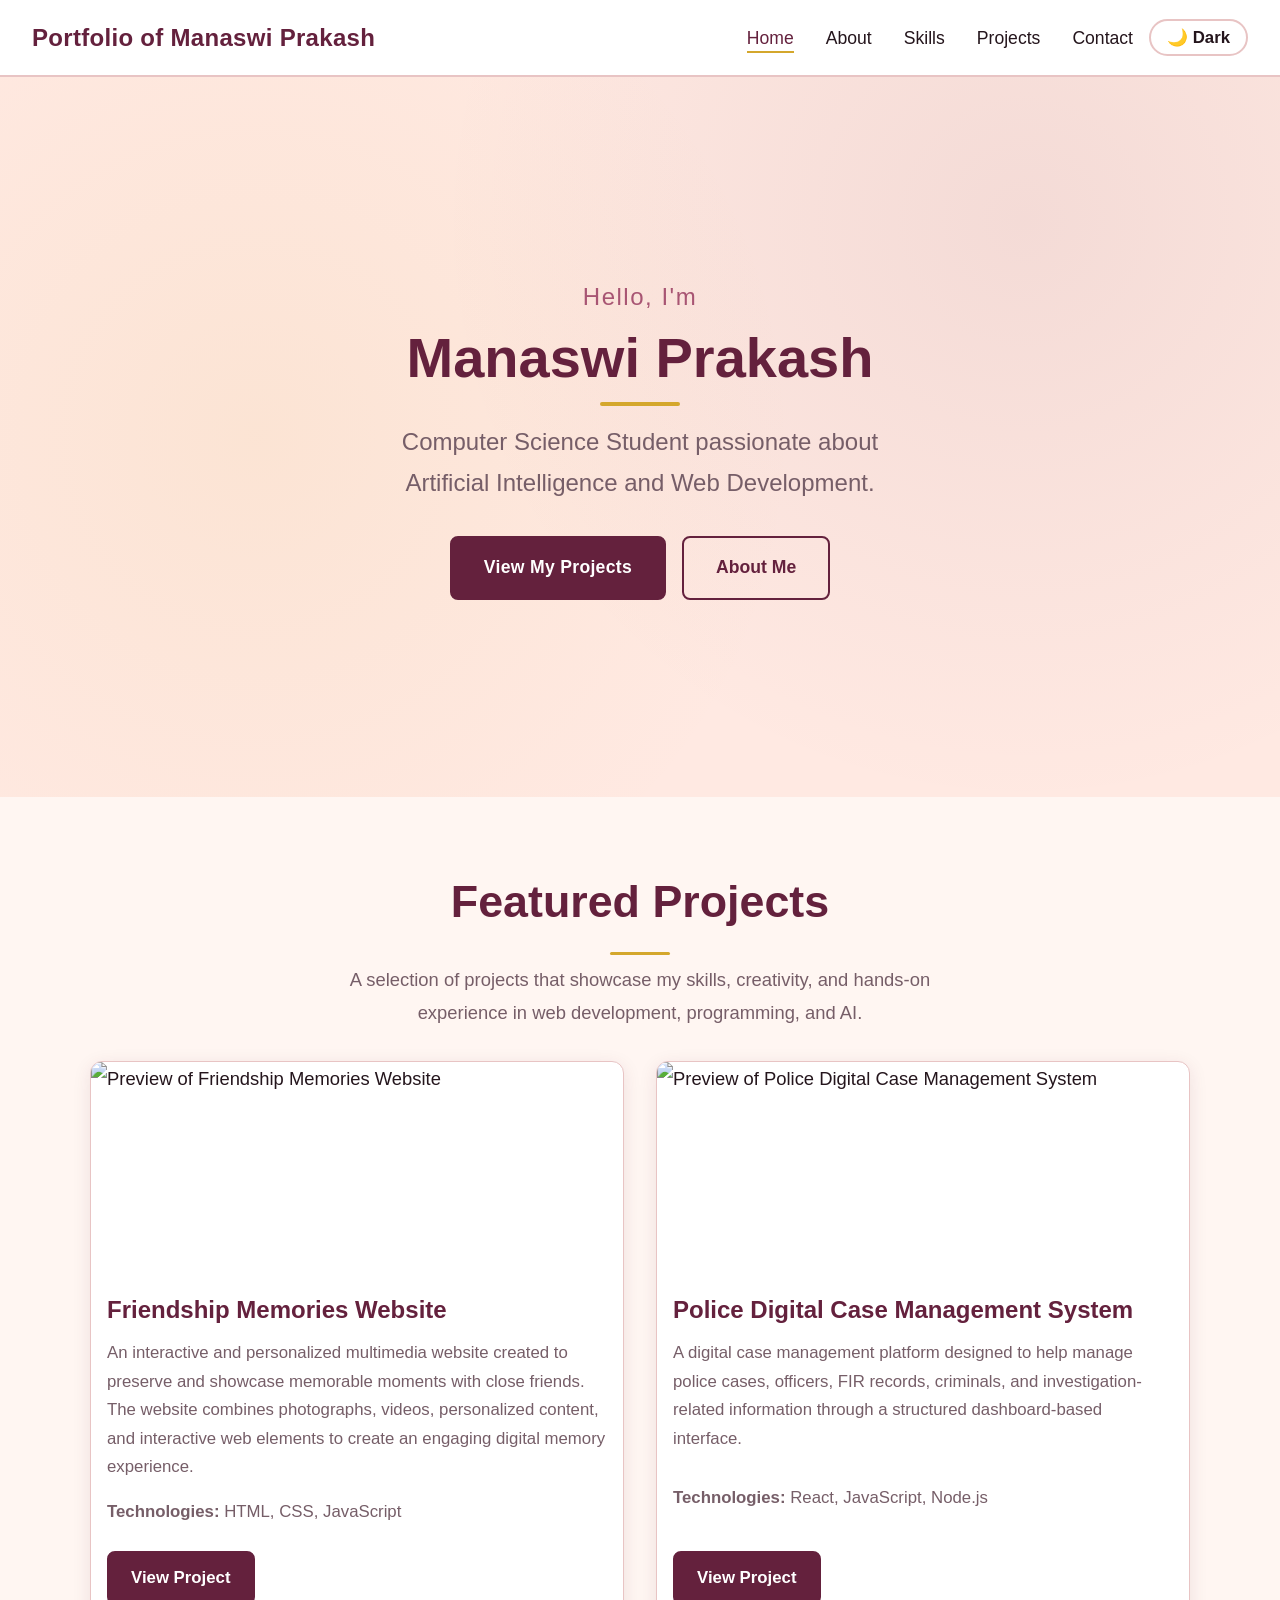
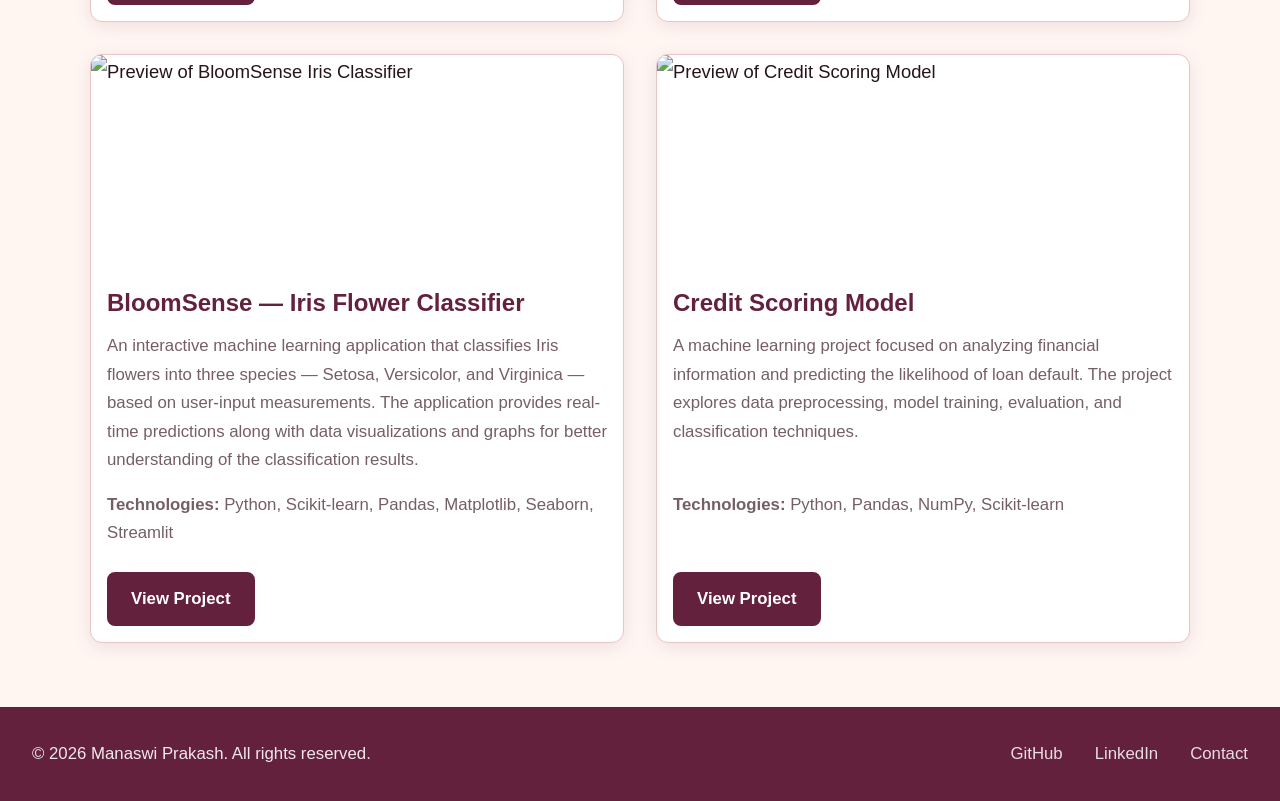
==== index.html @ 5386ae20 "Add files via upload" ====
<!DOCTYPE html>
<html lang="en">
<head>
    <meta charset="UTF-8">
    <meta name="viewport" content="width=device-width, initial-scale=1.0">
    <title>My Portfolio</title>
    <meta name="description" content="Manaswi Prakash — Computer Science student skilled in AI, ML and Web Development.">
    <meta name="keywords" content="Manaswi Prakash, portfolio, AI, Machine Learning, Web Development">
    <meta name="author" content="Manaswi Prakash">

    <link rel="stylesheet" href="style.css">
</head>
<body>

<header>
    <h1>Portfolio of Manaswi Prakash</h1>

    <div class="nav-actions">

        <nav aria-label="Main navigation">

            <button
                class="nav-toggle"
                aria-label="Toggle navigation"
                onclick="document.querySelector('nav ul').classList.toggle('open')">
                ☰
            </button>

            <ul>
                <li><a href="index.html" class="active">Home</a></li>
                <li><a href="about.html">About</a></li>
                <li><a href="skills.html">Skills</a></li>
                <li><a href="projects.html">Projects</a></li>
                <li><a href="contact.html">Contact</a></li>
            </ul>

        </nav>

        <button
            class="theme-toggle"
            onclick="toggleTheme()"
            aria-label="Toggle dark mode">
            🌙 Dark
        </button>

    </div>

</header>

<main>

    <!-- Hero Section -->
    <section id="hero" aria-labelledby="hero-title">
        <div class="hero-content">
            <p class="hero-greeting">Hello, I'm</p>
            <h2 id="hero-title">Manaswi Prakash</h2>
            <p class="hero-subtitle">
                Computer Science Student passionate about 
                Artificial Intelligence and Web Development.
            </p>
            <div class="hero-buttons">
                <a href="projects.html" class="btn-primary">View My Projects</a>
                <a href="about.html" class="btn-secondary">About Me</a>
            </div>
        </div>
    </section>

    <!-- Featured Projects -->
    <section id="featured-projects" aria-labelledby="featured-projects-title">
        <header>
            <h2 id="featured-projects-title">Featured Projects</h2>
            <p>
                A selection of projects that showcase my skills, creativity,
                and hands-on experience in web development, programming, and AI.
            </p>
        </header>

        <div class="projects-container">

            <!-- Friendship Website -->
            <article class="project-card">
                <img 
                    src="images/friendship.jpeg" 
                    alt="Preview of Friendship Memories Website">
                <header>
                    <h3>Friendship Memories Website</h3>
                </header>
                <p>
                    An interactive and personalized multimedia website created
                    to preserve and showcase memorable moments with close friends.
                    The website combines photographs, videos, personalized
                    content, and interactive web elements to create an engaging
                    digital memory experience.
                </p>
                <p>
                    <strong>Technologies:</strong>
                    HTML, CSS, JavaScript
                </p>
                <a href="https://friendship-website-umber.vercel.app/" target="_blank" aria-label="View Friendship Memories Website project">
                    View Project
                </a>
            </article>

            <!-- Police Case Management System -->
            <article class="project-card">
                <img 
                    src="images/police-case.jpeg" 
                    alt="Preview of Police Digital Case Management System">
                <header>
                    <h3>Police Digital Case Management System</h3>
                </header>
                <p>
                    A digital case management platform designed to help manage
                    police cases, officers, FIR records, criminals, and
                    investigation-related information through a structured
                    dashboard-based interface.
                </p>
                <p>
                    <strong>Technologies:</strong>
                    React, JavaScript, Node.js
                </p>
                <a href="https://github.com/manaswiprakash36-ai/Police-Case-System" target="_blank" aria-label="View Police Digital Case Management System project">
                    View Project
                </a>
            </article>

            <!-- BloomSense -->
            <article class="project-card">
                <img 
                    src="images/bloomsense.jpeg" 
                    alt="Preview of BloomSense Iris Classifier">
                <header>
                    <h3>BloomSense — Iris Flower Classifier</h3>
                </header>
                <p>
                    An interactive machine learning application that classifies 
                    Iris flowers into three species — Setosa, Versicolor, and 
                    Virginica — based on user-input measurements. The application 
                    provides real-time predictions along with data visualizations 
                    and graphs for better understanding of the classification results.
                </p>
                <p>
                    <strong>Technologies:</strong>
                    Python, Scikit-learn, Pandas, Matplotlib, Seaborn, Streamlit
                </p>
                <a href="https://github.com/manaswiprakash36-ai/BloomSense" target="_blank" aria-label="View BloomSense Iris Classifier project">
                    View Project
                </a>
            </article>

            <!-- Credit Scoring -->
            <article class="project-card">
                <img 
                    src="images/creditscoring.jpeg" 
                    alt="Preview of Credit Scoring Model">
                <header>
                    <h3>Credit Scoring Model</h3>
                </header>
                <p>
                    A machine learning project focused on analyzing financial
                    information and predicting the likelihood of loan default.
                    The project explores data preprocessing, model training,
                    evaluation, and classification techniques.
                </p>
                <p>
                    <strong>Technologies:</strong>
                    Python, Pandas, NumPy, Scikit-learn
                </p>
                <a href="https://github.com/manaswiprakash36-ai/credit-scoring-app" target="_blank" aria-label="View Credit Scoring Model project">
                    View Project
                </a>
            </article>

        </div>
    </section>

</main>

<footer>
    <p>© 2026 Manaswi Prakash. All rights reserved.</p>
    <div class="footer-links">
        <a href="https://github.com/" target="_blank" aria-label="GitHub Profile">GitHub</a>
        <a href="https://linkedin.com/" target="_blank" aria-label="LinkedIn Profile">LinkedIn</a>
        <a href="contact.html" aria-label="Contact Me">Contact</a>
    </div>
</footer>

<script src="script.js"></script>

</body>
</html>
---- style.css ----
/* ============================================
   MANASWI PRAKASH — PORTFOLIO
   Light + Dark Theme
   Mobile First Responsive
   CSS Grid + Flexbox
   ============================================ */


/* ============================================
   1. CSS VARIABLES — Light Theme (Default)
   ============================================ */

:root {
  --bg-color       : #FFF6F2;
  --bg-secondary   : #FFE9E2;
  --card-bg        : #FFFFFF;
  --primary        : #64213D;
  --secondary      : #A85573;
  --accent-coral   : #E97867;
  --accent-gold    : #D4A72C;
  --text-primary   : #24151C;
  --text-muted     : #765E68;
  --border-color   : #E8C4C4;
  --shadow         : 0 4px 18px rgba(100, 33, 61, 0.10);
  --shadow-hover   : 0 8px 28px rgba(100, 33, 61, 0.18);
  --radius         : 12px;
  --radius-sm      : 8px;
  --radius-pill    : 30px;
  --transition     : all 0.28s ease;
  --font-main      : 'Segoe UI', Tahoma, Geneva, Verdana, sans-serif;
  --fs-xs          : 0.9rem;
  --fs-sm          : 1.05rem;
  --fs-md          : 1.15rem;
  --fs-lg          : 1.5rem;
  --fs-xl          : 2.8rem;
  --fs-xxl         : 4rem;
  --sp-xs          : 4px;
  --sp-sm          : 8px;
  --sp-md          : 16px;
  --sp-lg          : 32px;
  --sp-xl          : 64px;
}


/* ============================================
   2. DARK THEME VARIABLES
   ============================================ */

.dark-mode {
  --bg-color       : #160D14;
  --bg-secondary   : #21111B;
  --card-bg        : #2C1724;
  --primary        : #D75B82;
  --secondary      : #B979D1;
  --accent-coral   : #FF8A78;
  --accent-gold    : #E8C45A;
  --text-primary   : #FFF5F0;
  --text-muted     : #CDB4BF;
  --border-color   : #4A2535;
  --shadow         : 0 4px 18px rgba(0, 0, 0, 0.40);
  --shadow-hover   : 0 8px 28px rgba(0, 0, 0, 0.55);
}


/* ============================================
   3. RESET + BASE
   ============================================ */

* {
  margin     : 0;
  padding    : 0;
  box-sizing : border-box;
}

html {
  scroll-behavior: smooth;
}

body {
  display          : flex;
  flex-direction   : column;
  min-height       : 100vh;
  font-family      : var(--font-main);
  background-color : var(--bg-color);
  color            : var(--text-primary);
  font-size        : var(--fs-md);
  line-height      : 1.8;
  transition       : background-color 0.3s ease, color 0.3s ease;
}

main {
  flex: 1;
}

img {
  max-width : 100%;
  display   : block;
}

a {
  text-decoration : none;
  color           : inherit;
}

ul {
  list-style: none;
}


/* ============================================
/* ============================================
   4. HEADER + NAVBAR
   ============================================ */

header {
  background-color : var(--card-bg);
  padding          : 1rem 2rem;
  display          : flex;
  justify-content  : space-between;
  align-items      : center;
  border-bottom    : 2px solid var(--border-color);
  position         : sticky;
  top              : 0;
  z-index          : 100;
  transition       : background-color 0.3s ease, border-color 0.3s ease;
}

header h1 {
  font-size      : var(--fs-lg);
  color          : var(--primary);
  font-weight    : 700;
  letter-spacing : 0.3px;
}

.nav-actions {
  display     : flex;
  align-items : center;
  gap         : var(--sp-md);
}

nav {
  display     : flex;
  align-items : center;
}

nav ul {
  display   : flex;    /* Desktop default — visible */
  gap       : var(--sp-lg);
  padding   : 0;
  margin    : 0;
  list-style: none;
}

nav a {
  color          : var(--text-primary);
  font-weight    : 500;
  font-size      : 1.1rem;
  padding-bottom : 3px;
  position       : relative;
  transition     : color 0.3s ease;
  white-space    : nowrap;
}

nav a::after {
  content          : '';
  position         : absolute;
  bottom           : -2px;
  left             : 0;
  width            : 0;
  height           : 2px;
  background-color : var(--accent-gold);
  transition       : width 0.3s ease;
}

nav a:hover::after,
nav a.active::after {
  width: 100%;
}

nav a:hover,
nav a.active {
  color: var(--primary);
}

/* Hamburger — hidden by default (desktop) */
.nav-toggle {
  display    : none;
  background : none;
  border     : none;
  cursor     : pointer;
  font-size  : 1.5rem;
  color      : var(--text-primary);
  transition : var(--transition);
  line-height: 1;
}

.theme-toggle {
  background    : none;
  border        : 2px solid var(--border-color);
  border-radius : var(--radius-pill);
  padding       : 6px 16px;
  cursor        : pointer;
  color         : var(--text-primary);
  font-size     : var(--fs-sm);
  font-weight   : 600;
  transition    : var(--transition);
  white-space   : nowrap;
}

.theme-toggle:hover {
  background-color : var(--primary);
  color            : #ffffff;
  border-color     : var(--primary);
}

/* Mobile nav open state */
nav ul.open {
  display          : flex;
  flex-direction   : column;
  position         : fixed;
  top              : 65px;
  left             : 0;
  right            : 0;
  background-color : var(--card-bg);
  padding          : var(--sp-md) var(--sp-lg);
  border-bottom    : 2px solid var(--border-color);
  gap              : var(--sp-md);
  z-index          : 99;
  box-shadow       : var(--shadow);
}

/* ===== MOBILE — max 767px ===== */
@media (max-width: 767px) {
  .nav-toggle {
    display: block;   /* Mobile pe hamburger dikhega */
  }
  nav ul {
    display: none;    /* Mobile pe links hidden (by default) */
  }
}

/* ============================================
   5. HERO SECTION
   ============================================ */

#hero {
  background-color : var(--bg-secondary);
  padding          : 90px 40px;
  text-align       : center;
  display          : flex;
  align-items      : center;
  justify-content  : center;
  min-height       : 80vh;
  transition       : background-color 0.3s ease;
  background-image :
    radial-gradient(circle at 20% 50%, rgba(212, 167, 44, 0.08) 0%, transparent 50%),
    radial-gradient(circle at 80% 20%, rgba(100, 33, 61, 0.07) 0%, transparent 50%);
}

.hero-content {
  max-width : 680px;
  width     : 100%;
}

.hero-greeting {
  font-size      : var(--fs-lg);
  color          : var(--secondary);
  margin-bottom  : var(--sp-sm);
  letter-spacing : 1.5px;
  font-weight    : 500;
}

#hero h2 {
  font-size     : var(--fs-xxl);
  color         : var(--primary);
  margin-bottom : var(--sp-md);
  line-height   : 1.15;
  font-weight   : 800;
}

#hero h2::after {
  content          : '';
  display          : block;
  width            : 80px;
  height           : 4px;
  background-color : var(--accent-gold);
  margin           : 12px auto 0 auto;
  border-radius    : 2px;
}

.hero-subtitle {
  font-size   : var(--fs-lg);
  color       : var(--text-muted);
  max-width   : 520px;
  margin      : var(--sp-md) auto var(--sp-lg) auto;
  line-height : 1.7;
}

.hero-buttons {
  display         : flex;
  gap             : var(--sp-md);
  justify-content : center;
  flex-wrap       : wrap;
}

.btn-primary {
  padding          : 14px 32px;
  background-color : var(--primary);
  color            : #ffffff;
  border-radius    : var(--radius-sm);
  font-weight      : 700;
  font-size        : 1.1rem;
  border           : 2px solid var(--primary);
  transition       : var(--transition);
  display          : inline-block;
  letter-spacing   : 0.3px;
}

.btn-primary:hover {
  background-color : var(--secondary);
  border-color     : var(--secondary);
  transform        : translateY(-3px);
  box-shadow       : var(--shadow-hover);
}

.btn-secondary {
  padding       : 14px 32px;
  background    : transparent;
  color         : var(--primary);
  border-radius : var(--radius-sm);
  font-weight   : 700;
  font-size     : 1.1rem;
  border        : 2px solid var(--primary);
  transition    : var(--transition);
  display       : inline-block;
}

.btn-secondary:hover {
  background-color : var(--primary);
  color            : #ffffff;
  transform        : translateY(-3px);
  box-shadow       : var(--shadow-hover);
}


/* ============================================
   6. FEATURED PROJECTS
   ============================================ */

#featured-projects {
  padding    : var(--sp-xl) var(--sp-lg);
  transition : background-color 0.3s ease;
}

#featured-projects > header {
  text-align    : center;
  margin-bottom : var(--sp-lg);
  display       : block;
  background    : none;
  border        : none;
  position      : static;
  padding       : 0;
  box-shadow    : none;
}

#featured-projects > header h2 {
  font-size     : var(--fs-xl);
  color         : var(--primary);
  margin-bottom : var(--sp-sm);
  font-weight   : 700;
}

#featured-projects > header h2::after {
  content          : '';
  display          : block;
  width            : 60px;
  height           : 3px;
  background-color : var(--accent-gold);
  margin           : 10px auto 0 auto;
  border-radius    : 2px;
}

#featured-projects > header p {
  color     : var(--text-muted);
  font-size : var(--fs-md);
  max-width : 600px;
  margin    : var(--sp-sm) auto 0 auto;
}

.projects-container {
  display               : grid;
  grid-template-columns : 1fr;
  gap                   : var(--sp-lg);
  max-width             : 1100px;
  margin                : 0 auto;
}

.project-card {
  background-color : var(--card-bg);
  border           : 1px solid var(--border-color);
  border-radius    : var(--radius);
  overflow         : hidden;
  box-shadow       : var(--shadow);
  transition       : var(--transition);
  display          : flex;
  flex-direction   : column;
}

.project-card:hover {
  transform    : translateY(-6px);
  box-shadow   : var(--shadow-hover);
  border-color : var(--accent-gold);
}

.project-card img {
  width      : 100%;
  height     : 210px;
  object-fit : cover;
  transition : transform 0.4s ease;
}

.project-card:hover img {
  transform: scale(1.04);
}

.project-card header {
  background : none;
  border     : none;
  position   : static;
  padding    : var(--sp-md) var(--sp-md) 0 var(--sp-md);
  display    : block;
  box-shadow : none;
}

.project-card header h3 {
  font-size   : var(--fs-lg);
  color       : var(--primary);
  font-weight : 700;
}

.project-card p {
  padding     : var(--sp-sm) var(--sp-md);
  color       : var(--text-muted);
  font-size   : var(--fs-sm);
  line-height : 1.7;
  flex-grow   : 1;
}

.project-card > a {
  display          : inline-block;
  margin           : var(--sp-md);
  padding          : 10px 22px;
  background-color : var(--primary);
  color            : #ffffff;
  border-radius    : var(--radius-sm);
  font-weight      : 600;
  font-size        : var(--fs-sm);
  border           : 2px solid var(--primary);
  transition       : var(--transition);
  align-self       : flex-start;
}

.project-card > a:hover {
  background-color : var(--accent-gold);
  border-color     : var(--accent-gold);
  color            : #24151C;
}


/* ============================================
   7. FOOTER
   ============================================ */

footer {
  background-color : var(--primary);
  color            : #ffffff;
  padding          : var(--sp-lg) 2rem;
  margin-top       : auto;
  width            : 100%;
  display          : flex;
  justify-content  : space-between;
  align-items      : center;
  flex-wrap        : wrap;
  gap              : var(--sp-md);
  transition       : background-color 0.3s ease;
}

footer p {
  font-size : var(--fs-sm);
  opacity   : 0.9;
}

.footer-links {
  display : flex;
  gap     : var(--sp-lg);
}

.footer-links a {
  color       : rgba(255, 255, 255, 0.85);
  font-size   : var(--fs-sm);
  font-weight : 500;
  transition  : var(--transition);
}

.footer-links a:hover {
  color           : var(--accent-gold);
  text-decoration : underline;
}


/* ============================================
   8. ABOUT PAGE
   ============================================ */

#about-hero {
  padding    : var(--sp-xl) var(--sp-lg);
  background : var(--bg-color);
  transition : background-color 0.3s ease;
}

.about-container {
  max-width      : 800px;
  margin         : 0 auto;
  display        : flex;
  flex-direction : column;
  align-items    : center;
  gap            : var(--sp-lg);
  text-align     : center;
}

.about-image img {
  width           : 220px;
  height          : 220px;
  object-fit      : cover;
  object-position : top;
  border-radius   : 50%;
  box-shadow      : var(--shadow-hover);
  border          : 5px solid var(--secondary);
  transition      : var(--transition);
}

.about-image img:hover {
  border-color : var(--accent-gold);
  transform    : scale(1.03);
}

.about-text {
  width      : 100%;
  text-align : center;
}

.about-text h2 {
  font-size     : var(--fs-xl);
  color         : var(--primary);
  margin-bottom : var(--sp-md);
  font-weight   : 700;
}

.about-text p {
  margin-bottom : var(--sp-md);
  line-height   : 1.8;
  color         : var(--text-muted);
  max-width     : 650px;
  margin-left   : auto;
  margin-right  : auto;
}

.about-details {
  display               : grid;
  grid-template-columns : 1fr 1fr;
  gap                   : var(--sp-md);
  margin                : var(--sp-lg) 0;
  text-align            : left;
  width                 : 100%;
}

.detail-item {
  display          : flex;
  flex-direction   : column;
  gap              : 4px;
  background-color : var(--bg-secondary);
  padding          : var(--sp-sm) var(--sp-md);
  border-radius    : var(--radius-sm);
  border-left      : 3px solid var(--accent-gold);
  transition       : var(--transition);
}

.detail-item:hover {
  transform    : translateX(4px);
  border-color : var(--primary);
}

.detail-label {
  font-weight    : 700;
  color          : var(--primary);
  font-size      : var(--fs-sm);
  text-transform : uppercase;
  letter-spacing : 0.5px;
}

.detail-value {
  color       : var(--text-muted);
  font-size   : var(--fs-md);
  font-weight : 500;
}


/* ============================================
   9. SKILLS PAGE
   ============================================ */

#skills-page {
  padding    : var(--sp-xl) var(--sp-lg);
  max-width  : 900px;
  margin     : 0 auto;
  transition : background-color 0.3s ease;
}

.skills-hero {
  text-align    : center;
  margin-bottom : var(--sp-xl);
}

.skills-hero h2 {
  font-size     : var(--fs-xl);
  color         : var(--primary);
  margin-bottom : var(--sp-sm);
  font-weight   : 700;
}

.skills-hero p {
  color     : var(--text-muted);
  font-size : var(--fs-lg);
}

.skills-container {
  display        : flex;
  flex-direction : column;
  gap            : var(--sp-lg);
}

.skill-category {
  background-color : var(--card-bg);
  padding          : var(--sp-lg);
  border-radius    : var(--radius);
  border-left      : 4px solid var(--accent-gold);
  box-shadow       : var(--shadow);
  transition       : var(--transition);
}

.skill-category:hover {
  transform    : translateX(5px);
  box-shadow   : var(--shadow-hover);
  border-color : var(--primary);
}

.skill-category h3 {
  color         : var(--primary);
  margin-bottom : var(--sp-md);
  font-size     : var(--fs-lg);
  font-weight   : 600;
}

.skill-tags {
  display   : flex;
  flex-wrap : wrap;
  gap       : var(--sp-sm);
}

.skill-tag {
  background-color : var(--bg-secondary);
  color            : var(--primary);
  padding          : 6px 16px;
  border-radius    : var(--radius-pill);
  font-size        : var(--fs-sm);
  font-weight      : 500;
  border           : 1px solid var(--border-color);
  transition       : var(--transition);
}

.skill-tag:hover {
  background-color : var(--primary);
  color            : #ffffff;
  border-color     : var(--primary);
}


/* ============================================
   10. PROJECTS PAGE
   ============================================ */

#projects-page {
  padding    : var(--sp-xl) var(--sp-lg);
  max-width  : 1000px;
  margin     : 0 auto;
  transition : background-color 0.3s ease;
}

.projects-hero {
  text-align    : center;
  margin-bottom : var(--sp-xl);
}

.projects-hero h2 {
  font-size     : var(--fs-xl);
  color         : var(--primary);
  margin-bottom : var(--sp-sm);
  font-weight   : 700;
}

.projects-hero p {
  color     : var(--text-muted);
  font-size : var(--fs-lg);
}

.all-projects-container {
  display        : flex;
  flex-direction : column;
  gap            : var(--sp-lg);
}

.project-card-full {
  display          : flex;
  background-color : var(--card-bg);
  border-radius    : var(--radius);
  overflow         : hidden;
  box-shadow       : var(--shadow);
  border           : 1px solid var(--border-color);
  transition       : var(--transition);
}

.project-card-full:hover {
  transform    : translateY(-4px);
  box-shadow   : var(--shadow-hover);
  border-color : var(--accent-gold);
}

.project-image {
  width     : 280px;
  min-width : 280px;
  height    : 250px;
  overflow  : hidden;
}

.project-image img {
  width           : 100%;
  height          : 100%;
  object-fit      : cover;
  object-position : top;
  transition      : transform 0.4s ease;
}

.project-card-full:hover .project-image img {
  transform: scale(1.05);
}

.project-info {
  padding        : var(--sp-lg);
  display        : flex;
  flex-direction : column;
  gap            : var(--sp-sm);
  flex           : 1;
}

.project-info h3 {
  font-size   : var(--fs-lg);
  color       : var(--primary);
  font-weight : 700;
}

.project-info p {
  line-height : 1.7;
  color       : var(--text-muted);
}

.project-status {
  color      : var(--secondary);
  font-size  : var(--fs-sm);
  font-style : italic;
}

.project-tech {
  display   : flex;
  flex-wrap : wrap;
  gap       : var(--sp-sm);
}

.project-tech span {
  background-color : var(--bg-secondary);
  color            : var(--primary);
  padding          : 4px 12px;
  border-radius    : var(--radius-pill);
  font-size        : var(--fs-sm);
  font-weight      : 500;
  border           : 1px solid var(--border-color);
}

.project-links {
  display    : flex;
  gap        : var(--sp-sm);
  margin-top : var(--sp-sm);
  flex-wrap  : wrap;
}

.project-links a {
  padding          : 10px 20px;
  background-color : var(--primary);
  color            : #ffffff;
  border-radius    : var(--radius-sm);
  font-weight      : 600;
  font-size        : var(--fs-sm);
  border           : 2px solid var(--primary);
  transition       : var(--transition);
}

.project-links a:hover {
  background-color : var(--accent-gold);
  border-color     : var(--accent-gold);
  color            : #24151C;
}


/* ============================================
   11. CONTACT PAGE
   ============================================ */

#contact-page {
  padding    : var(--sp-xl) var(--sp-lg);
  max-width  : 900px;
  margin     : 0 auto;
  transition : background-color 0.3s ease;
}

.contact-hero {
  text-align    : center;
  margin-bottom : var(--sp-xl);
}

.contact-hero h2 {
  font-size     : var(--fs-xl);
  color         : var(--primary);
  margin-bottom : var(--sp-sm);
  font-weight   : 700;
}

.contact-hero p {
  color     : var(--text-muted);
  font-size : var(--fs-lg);
}

.contact-container {
  display     : flex;
  gap         : var(--sp-lg);
  align-items : flex-start;
}

.contact-info {
  background-color : var(--card-bg);
  padding          : var(--sp-lg);
  border-radius    : var(--radius);
  border           : 1px solid var(--border-color);
  min-width        : 250px;
  display          : flex;
  flex-direction   : column;
  gap              : var(--sp-md);
  box-shadow       : var(--shadow);
}

.contact-info h3 {
  color       : var(--primary);
  font-size   : var(--fs-lg);
  font-weight : 700;
}

.info-item {
  display        : flex;
  flex-direction : column;
  gap            : 4px;
}

.info-label {
  font-weight    : 700;
  color          : var(--accent-gold);
  font-size      : var(--fs-sm);
  text-transform : uppercase;
  letter-spacing : 0.8px;
}

.info-item a {
  color      : var(--text-muted);
  transition : var(--transition);
}

.info-item a:hover {
  color: var(--primary);
}

.contact-form {
  flex           : 1;
  display        : flex;
  flex-direction : column;
  gap            : var(--sp-md);
}

.form-group {
  display        : flex;
  flex-direction : column;
  gap            : 6px;
}

.form-group label {
  font-weight : 600;
  color       : var(--text-primary);
  font-size   : var(--fs-sm);
}

.form-group input,
.form-group textarea {
  padding          : 12px 16px;
  border           : 1px solid var(--border-color);
  border-radius    : var(--radius-sm);
  background-color : var(--card-bg);
  color            : var(--text-primary);
  font-size        : var(--fs-md);
  font-family      : var(--font-main);
  outline          : none;
  transition       : var(--transition);
}

.form-group input:focus,
.form-group textarea:focus {
  border-color : var(--primary);
  box-shadow   : 0 0 0 3px rgba(100, 33, 61, 0.12);
}

.form-group textarea {
  resize     : vertical;
  min-height : 130px;
}

.contact-form .btn-primary {
  align-self : flex-start;
  border     : none;
  cursor     : pointer;
}


/* ============================================
   12. MEDIA QUERIES — MOBILE FIRST
   ============================================ */

@media (min-width: 1024px) {
  .projects-container {
    grid-template-columns : repeat(2, 1fr);
  }
  #hero h2 { font-size: 3.5rem; }
}

@media (max-width: 767px) {
.nav-toggle {
    display: block;   /* ← Sirf mobile pe dikhega */
  }
  header {
    padding : 0.8rem 1rem;
  }

  header h1 { font-size: 1rem; }

  #hero {
    padding    : var(--sp-xl) var(--sp-md);
    min-height : 75vh;
  }

  #hero h2       { font-size: 2.2rem; }
  .hero-subtitle { font-size: var(--fs-md); }

  .projects-container {
    grid-template-columns: 1fr;
  }

  .about-details {
    grid-template-columns: 1fr;
  }

  .about-image img {
    width  : 180px;
    height : 180px;
  }

  .project-card-full {
    flex-direction: column;
  }

  .project-image {
    width     : 100%;
    min-width : unset;
    height    : 200px;
  }

  .contact-container {
    flex-direction: column;
  }

  .contact-info { width: 100%; }

  footer {
    flex-direction : column;
    text-align     : center;
    padding        : var(--sp-lg) var(--sp-md);
  }

  .footer-links { gap: var(--sp-md); }
}
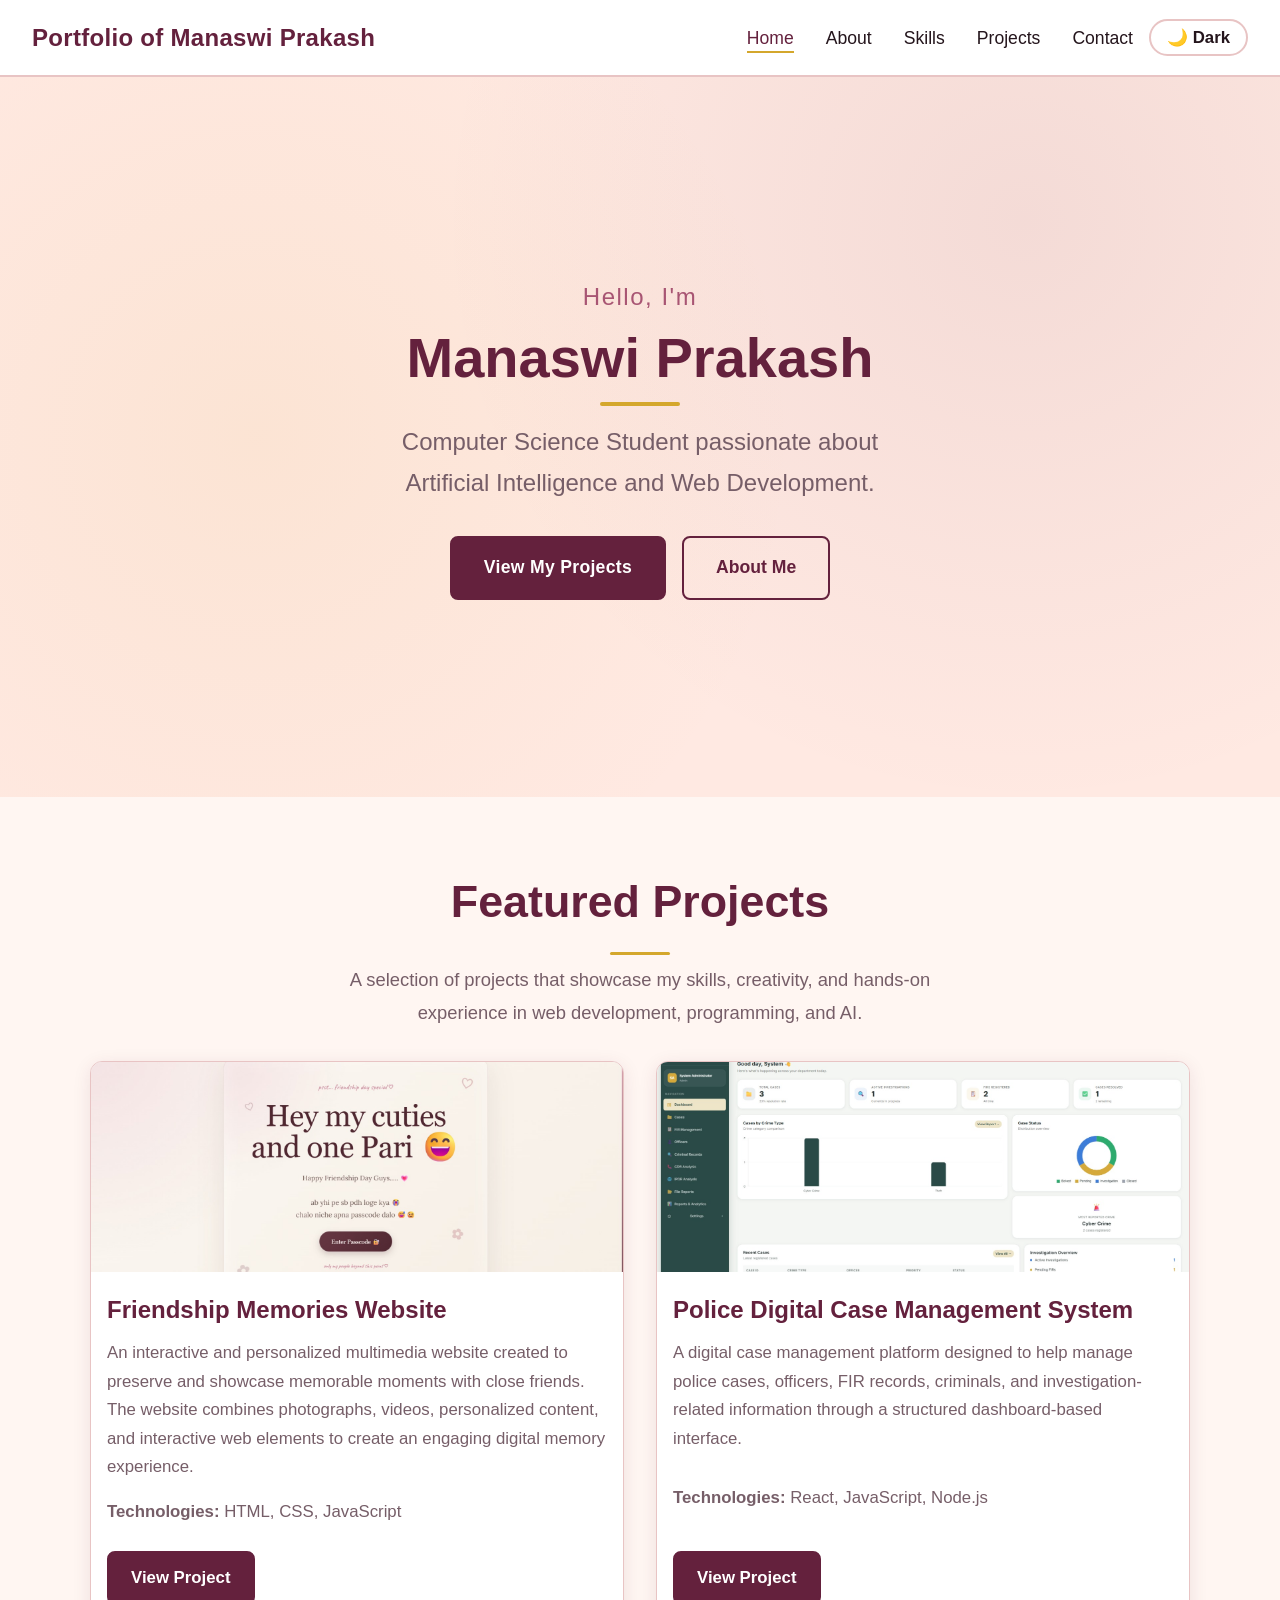
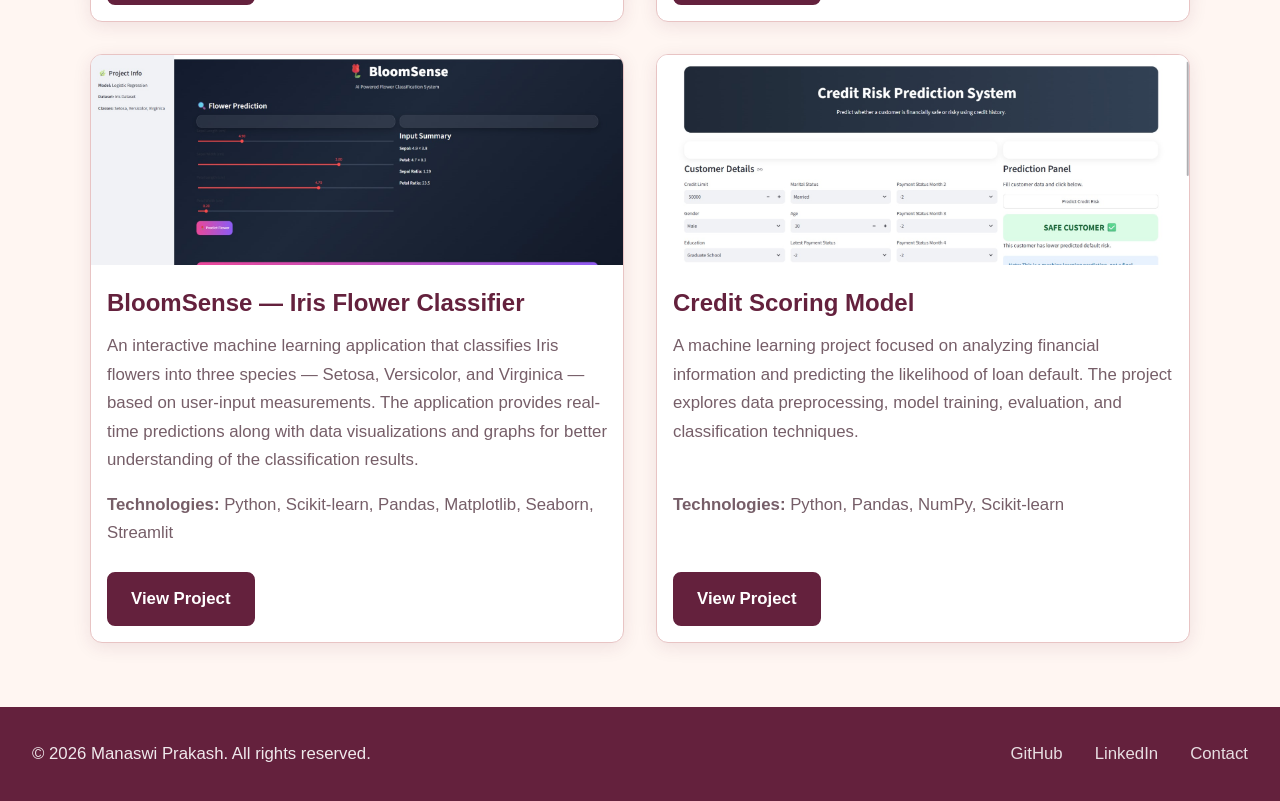
==== commit 96d841c7: "Fix HTML encoding issues in index.html" ====
--- a/index.html
+++ b/index.html
@@ -80,7 +80,7 @@
             <!-- Friendship Website -->
             <article class="project-card">
                 <img 
-                    src="images/friendship.jpeg" 
+                    src="friendship.jpeg" 
                     alt="Preview of Friendship Memories Website">
                 <header>
                     <h3>Friendship Memories Website</h3>
@@ -104,7 +104,7 @@
             <!-- Police Case Management System -->
             <article class="project-card">
                 <img 
-                    src="images/police-case.jpeg" 
+                    src="police-case.jpeg" 
                     alt="Preview of Police Digital Case Management System">
                 <header>
                     <h3>Police Digital Case Management System</h3>
@@ -127,7 +127,7 @@
             <!-- BloomSense -->
             <article class="project-card">
                 <img 
-                    src="images/bloomsense.jpeg" 
+                    src="bloomsense.jpeg" 
                     alt="Preview of BloomSense Iris Classifier">
                 <header>
                     <h3>BloomSense — Iris Flower Classifier</h3>
@@ -151,7 +151,7 @@
             <!-- Credit Scoring -->
             <article class="project-card">
                 <img 
-                    src="images/creditscoring.jpeg" 
+                    src="creditscoring.jpeg" 
                     alt="Preview of Credit Scoring Model">
                 <header>
                     <h3>Credit Scoring Model</h3>
@@ -188,4 +188,4 @@
 <script src="script.js"></script>
 
 </body>
-</html>+</html>
